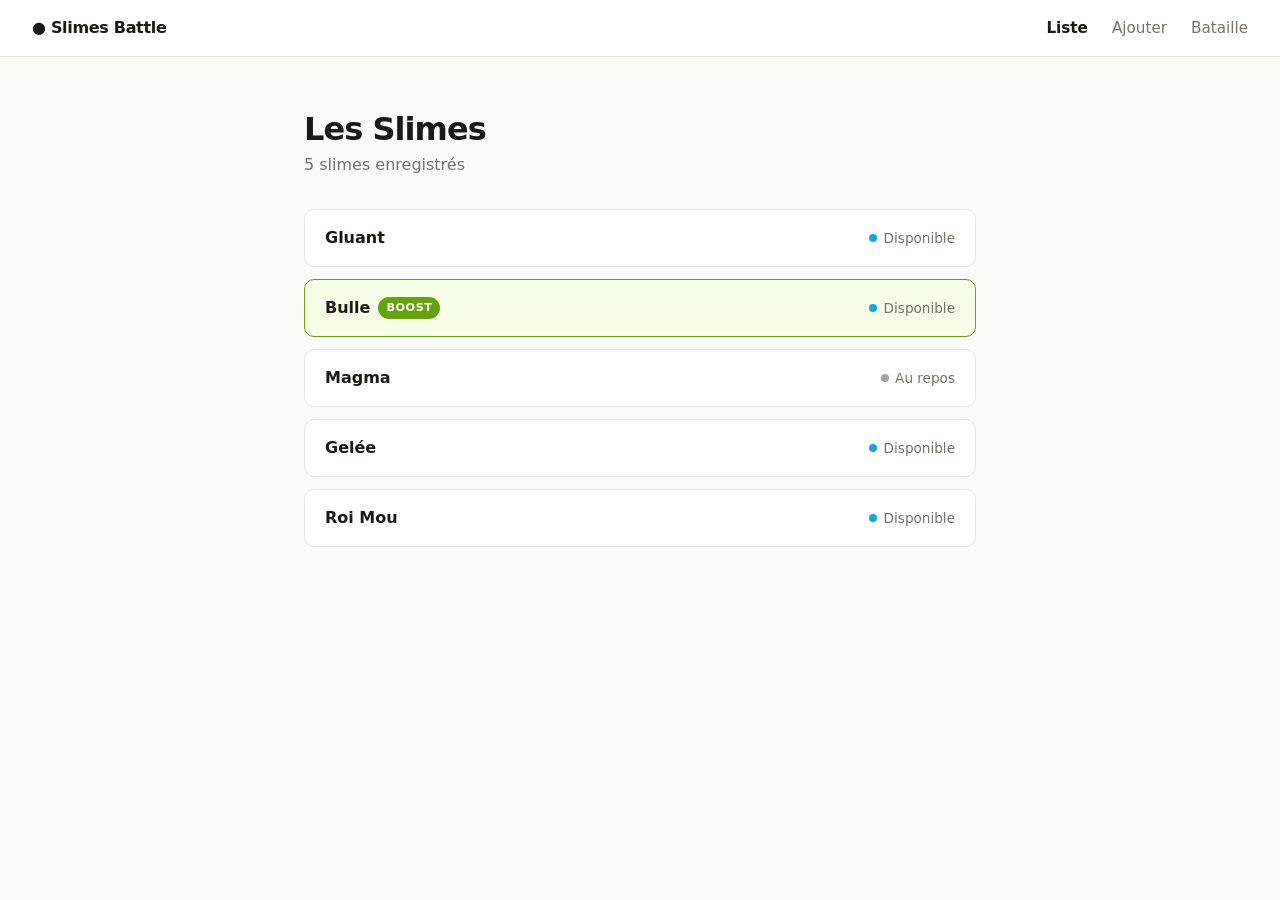
==== index.html @ d8842b35 "début de la création de la page liste slimes et début de data" ====
<!DOCTYPE html>
<html lang="fr">
<head>
  <meta charset="UTF-8">
  <meta name="viewport" content="width=device-width, initial-scale=1.0">
  <title>Slimes Battle</title>
  <link rel="stylesheet" href="style.css">
</head>
<body>

  <!-- Barre de navigation (reste en haut grâce à position: sticky) -->
  <nav class="navbar">
    <a href="index.html" class="logo">● Slimes Battle</a>
    <ul class="nav-links">
      <li><a href="index.html" class="active">Liste</a></li>
      <li><a href="ajout.html">Ajouter</a></li>
      <li><a href="bataille.html">Bataille</a></li>
    </ul>
  </nav>

  <main class="container">
    <header class="page-header">
      <h1>Les Slimes</h1>
      <p class="subtitle"><span id="compteur">0</span> slimes enregistrés</p>
    </header>

    <!-- La liste est générée en JS -->
    <ul id="liste-slime" class="slime-list"></ul>
  </main>

  <script src="data.js"></script>
  <script src="app.js"></script>
</body>
</html>
---- style.css ----
/* ===== Variables ===== */
:root {
  --bg: #fafaf9;
  --surface: #ffffff;
  --text: #1c1917;
  --muted: #78716c;
  --border: #e7e5e4;
  --accent: #65a30d;       /* vert slime */
  --accent-soft: #f7fee7;
  --repos: #a8a29e;
  --dispo: #0ea5e9;
  --radius: 10px;
}

* {
  margin: 0;
  padding: 0;
  box-sizing: border-box;
}

body {
  font-family: system-ui, -apple-system, "Segoe UI", Roboto, sans-serif;
  background: var(--bg);
  color: var(--text);
  line-height: 1.5;
}

a {
  color: inherit;
  text-decoration: none;
}

/* ===== Barre de navigation ===== */
.navbar {
  position: sticky;
  top: 0;
  z-index: 10;
  display: flex;
  justify-content: space-between;
  align-items: center;
  padding: 1rem 2rem;
  background: rgba(255, 255, 255, 0.9);
  backdrop-filter: blur(8px);
  border-bottom: 1px solid var(--border);
}

.logo {
  font-weight: 700;
  letter-spacing: -0.02em;
}

.nav-links {
  display: flex;
  gap: 1.5rem;
  list-style: none;
}

.nav-links a {
  color: var(--muted);
  font-size: 0.95rem;
  transition: color 0.2s;
}

.nav-links a:hover,
.nav-links a.active {
  color: var(--text);
}

.nav-links a.active {
  font-weight: 600;
}

/* ===== Contenu ===== */
.container {
  max-width: 720px;
  margin: 0 auto;
  padding: 3rem 1.5rem;
}

.page-header {
  margin-bottom: 2rem;
}

.page-header h1 {
  font-size: 2rem;
  letter-spacing: -0.03em;
}

.subtitle {
  color: var(--muted);
}

/* ===== Liste des Slime ===== */
.slime-list {
  list-style: none;
  display: flex;
  flex-direction: column;
  gap: 0.75rem;
}

.slime-card {
  display: flex;
  justify-content: space-between;
  align-items: center;
  padding: 1rem 1.25rem;
  background: var(--surface);
  border: 1px solid var(--border);
  border-radius: var(--radius);
  transition: transform 0.15s, border-color 0.15s;
}

.slime-card:hover {
  transform: translateX(4px);
  border-color: var(--text);
}

.slime-nom {
  font-weight: 600;
  display: flex;
  align-items: center;
  gap: 0.5rem;
}

/* Statut enRepos */
.statut {
  font-size: 0.85rem;
  display: flex;
  align-items: center;
  gap: 0.4rem;
  color: var(--muted);
}

.statut::before {
  content: "";
  width: 8px;
  height: 8px;
  border-radius: 50%;
  background: var(--dispo);
}

.statut.repos::before {
  background: var(--repos);
}

/* Style particulier pour les Slime boostés */
.slime-card.boost {
  border-color: var(--accent);
  background: var(--accent-soft);
}

.badge-boost {
  font-size: 0.7rem;
  font-weight: 700;
  text-transform: uppercase;
  letter-spacing: 0.05em;
  color: #fff;
  background: var(--accent);
  padding: 0.15rem 0.5rem;
  border-radius: 999px;
}

/* ===== Responsive ===== */
@media (max-width: 500px) {
  .navbar {
    flex-direction: column;
    gap: 0.5rem;
    padding: 0.75rem 1rem;
  }
}
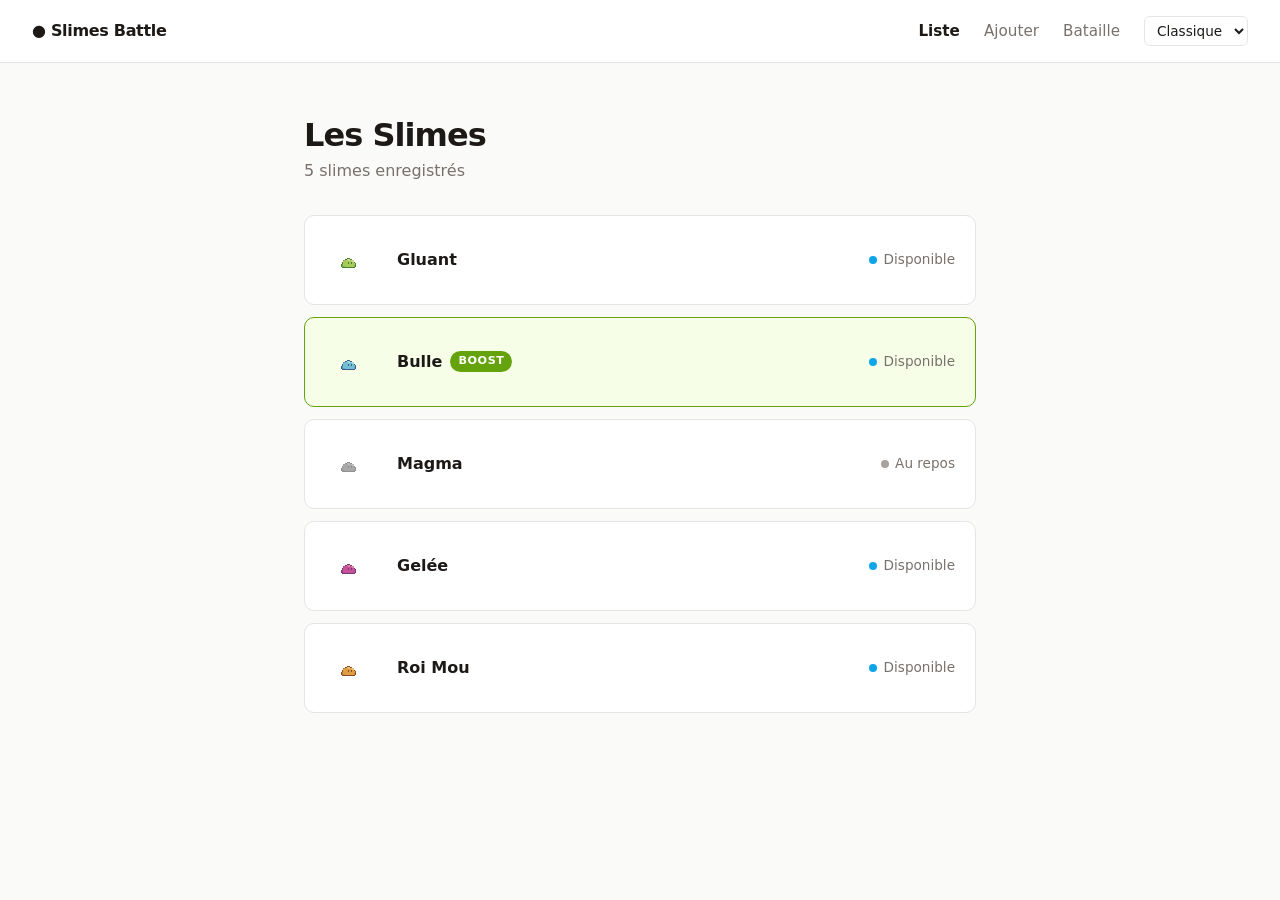
==== commit 90655cde: "ajout des pages détails et introuvable + ajout de thème pour mon confort" ====
--- a/index.html
+++ b/index.html
@@ -5,6 +5,7 @@
   <meta name="viewport" content="width=device-width, initial-scale=1.0">
   <title>Slimes Battle</title>
   <link rel="stylesheet" href="style.css">
+  <script src="theme.js"></script>
 </head>
 <body>
 
--- a/style.css
+++ b/style.css
@@ -10,6 +10,26 @@
   --repos: #a8a29e;
   --dispo: #0ea5e9;
   --radius: 10px;
+  --nav-bg: rgba(255, 255, 255, 0.9);
+  --btn-bg: #1c1917;
+  --btn-text: #ffffff;
+}
+
+/* ===== Thème sombre ===== */
+[data-theme="sombre"] {
+  --bg: #121212;
+  --surface: #1e1e1e;
+  --text: #f5f5f4;
+  --muted: #a8a29e;
+  --border: #2e2e2e;
+  --accent: #84cc16;
+  --accent-soft: #1a2410;
+  --repos: #57534e;
+  --dispo: #38bdf8;
+  --nav-bg: rgba(18, 18, 18, 0.85);
+  --btn-bg: #f5f5f4;
+  --btn-text: #121212;
+  color-scheme: dark;
 }
 
 * {
@@ -23,6 +43,7 @@
   background: var(--bg);
   color: var(--text);
   line-height: 1.5;
+  transition: background 0.2s, color 0.2s;
 }
 
 a {
@@ -39,7 +60,7 @@
   justify-content: space-between;
   align-items: center;
   padding: 1rem 2rem;
-  background: rgba(255, 255, 255, 0.9);
+  background: var(--nav-bg);
   backdrop-filter: blur(8px);
   border-bottom: 1px solid var(--border);
 }
@@ -68,6 +89,26 @@
 
 .nav-links a.active {
   font-weight: 600;
+}
+
+.navbar {
+  gap: 1.5rem;
+}
+
+.nav-links {
+  margin-left: auto;
+}
+
+/* Sélecteur de thème */
+.theme-select {
+  font: inherit;
+  font-size: 0.85rem;
+  padding: 0.3rem 0.5rem;
+  color: var(--text);
+  background: var(--surface);
+  border: 1px solid var(--border);
+  border-radius: 6px;
+  cursor: pointer;
 }
 
 /* ===== Contenu ===== */
@@ -112,6 +153,25 @@
 .slime-card:hover {
   transform: translateX(4px);
   border-color: var(--text);
+}
+
+.slime-infos {
+  display: flex;
+  align-items: center;
+  gap: 1rem;
+}
+
+.slime-gif {
+  width: 56px;
+  height: 56px;
+  object-fit: contain;
+  image-rendering: pixelated; /* garde le pixel art net */
+}
+
+/* Un slime au repos apparaît grisé */
+.slime-card:has(.statut.repos) .slime-gif {
+  filter: grayscale(1);
+  opacity: 0.6;
 }
 
 .slime-nom {
@@ -153,17 +213,135 @@
   font-weight: 700;
   text-transform: uppercase;
   letter-spacing: 0.05em;
-  color: #fff;
+  color: var(--btn-text);
   background: var(--accent);
   padding: 0.15rem 0.5rem;
   border-radius: 999px;
 }
 
+/* ===== Boutons ===== */
+.btn {
+  display: inline-block;
+  padding: 0.6rem 1.2rem;
+  font: inherit;
+  font-weight: 600;
+  color: var(--btn-text);
+  background: var(--btn-bg);
+  border: none;
+  border-radius: var(--radius);
+  cursor: pointer;
+  transition: opacity 0.2s;
+}
+
+.btn:hover:not(:disabled) {
+  opacity: 0.85;
+}
+
+.btn:disabled {
+  background: var(--border);
+  color: var(--muted);
+  cursor: not-allowed;
+}
+
+/* ===== Page détail ===== */
+.retour {
+  display: inline-block;
+  margin-bottom: 1.5rem;
+  color: var(--muted);
+  font-size: 0.9rem;
+}
+
+.retour:hover {
+  color: var(--text);
+}
+
+.fiche {
+  display: flex;
+  gap: 2rem;
+  padding: 2rem;
+  background: var(--surface);
+  border: 1px solid var(--border);
+  border-radius: var(--radius);
+}
+
+.fiche.boost {
+  border-color: var(--accent);
+  background: var(--accent-soft);
+}
+
+.fiche-visuel {
+  flex-shrink: 0;
+}
+
+.fiche-gif {
+  width: 160px;
+  height: 160px;
+  object-fit: contain;
+  image-rendering: pixelated;
+}
+
+.fiche-contenu {
+  flex: 1;
+}
+
+.fiche-contenu h1 {
+  font-size: 2rem;
+  letter-spacing: -0.03em;
+}
+
+.stats {
+  display: grid;
+  grid-template-columns: repeat(auto-fill, minmax(110px, 1fr));
+  gap: 1rem;
+  margin: 1.5rem 0;
+}
+
+.stats dt {
+  font-size: 0.75rem;
+  text-transform: uppercase;
+  letter-spacing: 0.05em;
+  color: var(--muted);
+}
+
+.stats dd {
+  font-size: 1.2rem;
+  font-weight: 600;
+  text-transform: capitalize;
+}
+
+.boost-message {
+  margin-top: 0.75rem;
+  font-size: 0.9rem;
+  color: var(--muted);
+  min-height: 1.5em;
+}
+
+/* ===== Page introuvable ===== */
+.introuvable {
+  text-align: center;
+  display: flex;
+  flex-direction: column;
+  align-items: center;
+  gap: 1rem;
+  padding-top: 5rem;
+}
+
 /* ===== Responsive ===== */
 @media (max-width: 500px) {
   .navbar {
-    flex-direction: column;
-    gap: 0.5rem;
+    flex-wrap: wrap;
+    justify-content: center;
+    gap: 0.5rem 1rem;
     padding: 0.75rem 1rem;
   }
-}
+
+  .nav-links {
+    margin-left: 0;
+  }
+
+  .fiche {
+    flex-direction: column;
+    align-items: center;
+    text-align: center;
+  }
+}
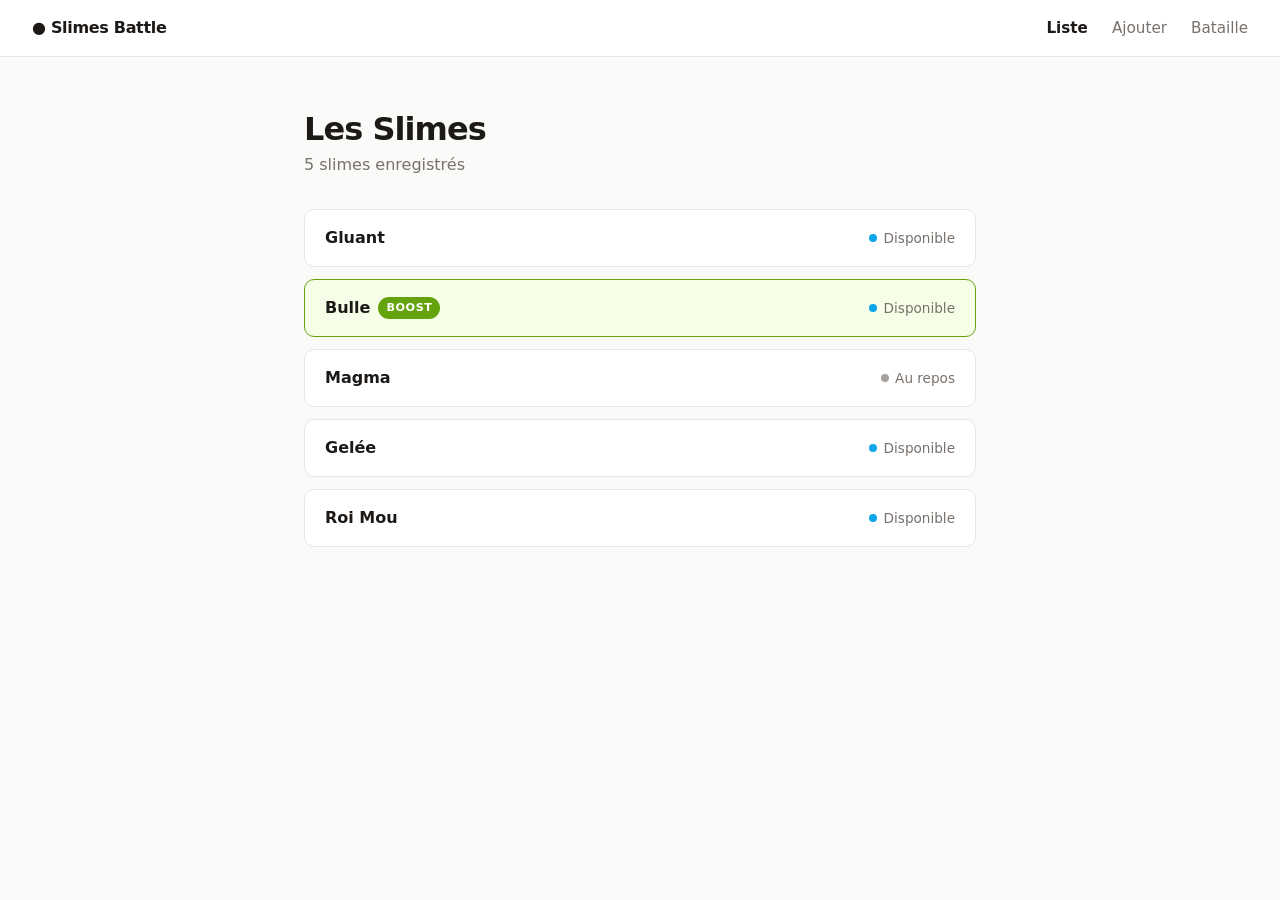
==== commit 18bce019: "Revert "ajout des pages détails et introuvable + ajout de thème pour mon confort" This reverts commi" ====
--- a/index.html
+++ b/index.html
@@ -5,7 +5,6 @@
   <meta name="viewport" content="width=device-width, initial-scale=1.0">
   <title>Slimes Battle</title>
   <link rel="stylesheet" href="style.css">
-  <script src="theme.js"></script>
 </head>
 <body>
 
--- a/style.css
+++ b/style.css
@@ -10,26 +10,6 @@
   --repos: #a8a29e;
   --dispo: #0ea5e9;
   --radius: 10px;
-  --nav-bg: rgba(255, 255, 255, 0.9);
-  --btn-bg: #1c1917;
-  --btn-text: #ffffff;
-}
-
-/* ===== Thème sombre ===== */
-[data-theme="sombre"] {
-  --bg: #121212;
-  --surface: #1e1e1e;
-  --text: #f5f5f4;
-  --muted: #a8a29e;
-  --border: #2e2e2e;
-  --accent: #84cc16;
-  --accent-soft: #1a2410;
-  --repos: #57534e;
-  --dispo: #38bdf8;
-  --nav-bg: rgba(18, 18, 18, 0.85);
-  --btn-bg: #f5f5f4;
-  --btn-text: #121212;
-  color-scheme: dark;
 }
 
 * {
@@ -43,7 +23,6 @@
   background: var(--bg);
   color: var(--text);
   line-height: 1.5;
-  transition: background 0.2s, color 0.2s;
 }
 
 a {
@@ -60,7 +39,7 @@
   justify-content: space-between;
   align-items: center;
   padding: 1rem 2rem;
-  background: var(--nav-bg);
+  background: rgba(255, 255, 255, 0.9);
   backdrop-filter: blur(8px);
   border-bottom: 1px solid var(--border);
 }
@@ -89,26 +68,6 @@
 
 .nav-links a.active {
   font-weight: 600;
-}
-
-.navbar {
-  gap: 1.5rem;
-}
-
-.nav-links {
-  margin-left: auto;
-}
-
-/* Sélecteur de thème */
-.theme-select {
-  font: inherit;
-  font-size: 0.85rem;
-  padding: 0.3rem 0.5rem;
-  color: var(--text);
-  background: var(--surface);
-  border: 1px solid var(--border);
-  border-radius: 6px;
-  cursor: pointer;
 }
 
 /* ===== Contenu ===== */
@@ -155,25 +114,6 @@
   border-color: var(--text);
 }
 
-.slime-infos {
-  display: flex;
-  align-items: center;
-  gap: 1rem;
-}
-
-.slime-gif {
-  width: 56px;
-  height: 56px;
-  object-fit: contain;
-  image-rendering: pixelated; /* garde le pixel art net */
-}
-
-/* Un slime au repos apparaît grisé */
-.slime-card:has(.statut.repos) .slime-gif {
-  filter: grayscale(1);
-  opacity: 0.6;
-}
-
 .slime-nom {
   font-weight: 600;
   display: flex;
@@ -213,135 +153,17 @@
   font-weight: 700;
   text-transform: uppercase;
   letter-spacing: 0.05em;
-  color: var(--btn-text);
+  color: #fff;
   background: var(--accent);
   padding: 0.15rem 0.5rem;
   border-radius: 999px;
 }
 
-/* ===== Boutons ===== */
-.btn {
-  display: inline-block;
-  padding: 0.6rem 1.2rem;
-  font: inherit;
-  font-weight: 600;
-  color: var(--btn-text);
-  background: var(--btn-bg);
-  border: none;
-  border-radius: var(--radius);
-  cursor: pointer;
-  transition: opacity 0.2s;
-}
-
-.btn:hover:not(:disabled) {
-  opacity: 0.85;
-}
-
-.btn:disabled {
-  background: var(--border);
-  color: var(--muted);
-  cursor: not-allowed;
-}
-
-/* ===== Page détail ===== */
-.retour {
-  display: inline-block;
-  margin-bottom: 1.5rem;
-  color: var(--muted);
-  font-size: 0.9rem;
-}
-
-.retour:hover {
-  color: var(--text);
-}
-
-.fiche {
-  display: flex;
-  gap: 2rem;
-  padding: 2rem;
-  background: var(--surface);
-  border: 1px solid var(--border);
-  border-radius: var(--radius);
-}
-
-.fiche.boost {
-  border-color: var(--accent);
-  background: var(--accent-soft);
-}
-
-.fiche-visuel {
-  flex-shrink: 0;
-}
-
-.fiche-gif {
-  width: 160px;
-  height: 160px;
-  object-fit: contain;
-  image-rendering: pixelated;
-}
-
-.fiche-contenu {
-  flex: 1;
-}
-
-.fiche-contenu h1 {
-  font-size: 2rem;
-  letter-spacing: -0.03em;
-}
-
-.stats {
-  display: grid;
-  grid-template-columns: repeat(auto-fill, minmax(110px, 1fr));
-  gap: 1rem;
-  margin: 1.5rem 0;
-}
-
-.stats dt {
-  font-size: 0.75rem;
-  text-transform: uppercase;
-  letter-spacing: 0.05em;
-  color: var(--muted);
-}
-
-.stats dd {
-  font-size: 1.2rem;
-  font-weight: 600;
-  text-transform: capitalize;
-}
-
-.boost-message {
-  margin-top: 0.75rem;
-  font-size: 0.9rem;
-  color: var(--muted);
-  min-height: 1.5em;
-}
-
-/* ===== Page introuvable ===== */
-.introuvable {
-  text-align: center;
-  display: flex;
-  flex-direction: column;
-  align-items: center;
-  gap: 1rem;
-  padding-top: 5rem;
-}
-
 /* ===== Responsive ===== */
 @media (max-width: 500px) {
   .navbar {
-    flex-wrap: wrap;
-    justify-content: center;
-    gap: 0.5rem 1rem;
+    flex-direction: column;
+    gap: 0.5rem;
     padding: 0.75rem 1rem;
   }
-
-  .nav-links {
-    margin-left: 0;
-  }
-
-  .fiche {
-    flex-direction: column;
-    align-items: center;
-    text-align: center;
-  }
 }
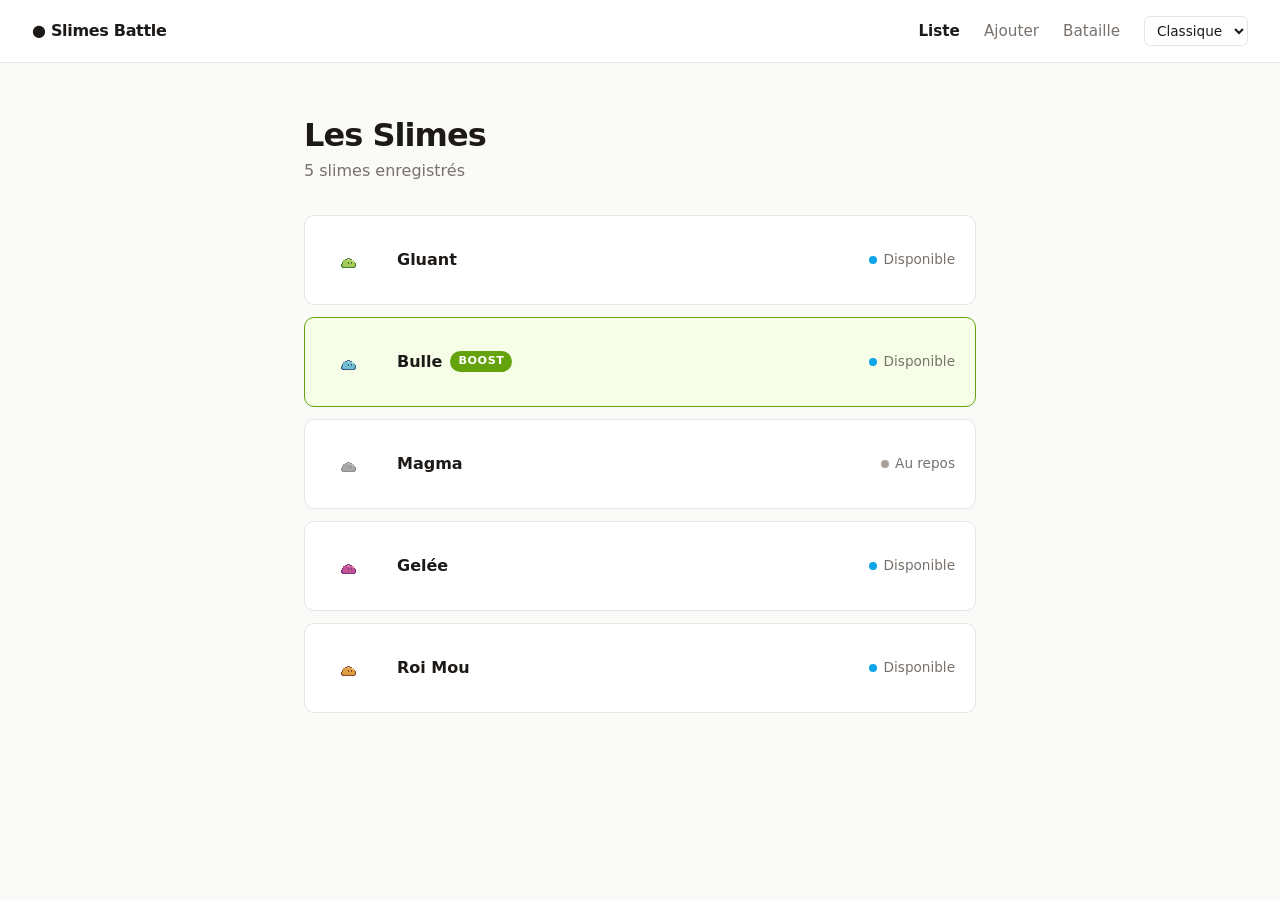
==== commit e6d25392: "reglement d'une petite erreur de manip avec git" ====
--- a/index.html
+++ b/index.html
@@ -5,6 +5,7 @@
   <meta name="viewport" content="width=device-width, initial-scale=1.0">
   <title>Slimes Battle</title>
   <link rel="stylesheet" href="style.css">
+  <script src="theme.js"></script>
 </head>
 <body>
 
--- a/style.css
+++ b/style.css
@@ -10,6 +10,26 @@
   --repos: #a8a29e;
   --dispo: #0ea5e9;
   --radius: 10px;
+  --nav-bg: rgba(255, 255, 255, 0.9);
+  --btn-bg: #1c1917;
+  --btn-text: #ffffff;
+} 
+
+/* ===== Thème sombre ===== */
+[data-theme="sombre"] {
+  --bg: #121212;
+  --surface: #1e1e1e;
+  --text: #f5f5f4;
+  --muted: #a8a29e;
+  --border: #2e2e2e;
+  --accent: #84cc16;
+  --accent-soft: #1a2410;
+  --repos: #57534e;
+  --dispo: #38bdf8;
+  --nav-bg: rgba(18, 18, 18, 0.85);
+  --btn-bg: #f5f5f4;
+  --btn-text: #121212;
+  color-scheme: dark;
 }
 
 * {
@@ -23,6 +43,7 @@
   background: var(--bg);
   color: var(--text);
   line-height: 1.5;
+  transition: background 0.2s, color 0.2s;
 }
 
 a {
@@ -39,7 +60,7 @@
   justify-content: space-between;
   align-items: center;
   padding: 1rem 2rem;
-  background: rgba(255, 255, 255, 0.9);
+  background: var(--nav-bg);
   backdrop-filter: blur(8px);
   border-bottom: 1px solid var(--border);
 }
@@ -68,6 +89,26 @@
 
 .nav-links a.active {
   font-weight: 600;
+}
+
+.navbar {
+  gap: 1.5rem;
+}
+
+.nav-links {
+  margin-left: auto;
+}
+
+/* Sélecteur de thème */
+.theme-select {
+  font: inherit;
+  font-size: 0.85rem;
+  padding: 0.3rem 0.5rem;
+  color: var(--text);
+  background: var(--surface);
+  border: 1px solid var(--border);
+  border-radius: 6px;
+  cursor: pointer;
 }
 
 /* ===== Contenu ===== */
@@ -112,6 +153,25 @@
 .slime-card:hover {
   transform: translateX(4px);
   border-color: var(--text);
+}
+
+.slime-infos {
+  display: flex;
+  align-items: center;
+  gap: 1rem;
+}
+
+.slime-gif {
+  width: 56px;
+  height: 56px;
+  object-fit: contain;
+  image-rendering: pixelated; /* garde le pixel art net */
+}
+
+/* Un slime au repos apparaît grisé */
+.slime-card:has(.statut.repos) .slime-gif {
+  filter: grayscale(1);
+  opacity: 0.6;
 }
 
 .slime-nom {
@@ -153,17 +213,135 @@
   font-weight: 700;
   text-transform: uppercase;
   letter-spacing: 0.05em;
-  color: #fff;
+  color: var(--btn-text);
   background: var(--accent);
   padding: 0.15rem 0.5rem;
   border-radius: 999px;
 }
 
+/* ===== Boutons ===== */
+.btn {
+  display: inline-block;
+  padding: 0.6rem 1.2rem;
+  font: inherit;
+  font-weight: 600;
+  color: var(--btn-text);
+  background: var(--btn-bg);
+  border: none;
+  border-radius: var(--radius);
+  cursor: pointer;
+  transition: opacity 0.2s;
+}
+
+.btn:hover:not(:disabled) {
+  opacity: 0.85;
+}
+
+.btn:disabled {
+  background: var(--border);
+  color: var(--muted);
+  cursor: not-allowed;
+}
+
+/* ===== Page détail ===== */
+.retour {
+  display: inline-block;
+  margin-bottom: 1.5rem;
+  color: var(--muted);
+  font-size: 0.9rem;
+}
+
+.retour:hover {
+  color: var(--text);
+}
+
+.fiche {
+  display: flex;
+  gap: 2rem;
+  padding: 2rem;
+  background: var(--surface);
+  border: 1px solid var(--border);
+  border-radius: var(--radius);
+}
+
+.fiche.boost {
+  border-color: var(--accent);
+  background: var(--accent-soft);
+}
+
+.fiche-visuel {
+  flex-shrink: 0;
+}
+
+.fiche-gif {
+  width: 160px;
+  height: 160px;
+  object-fit: contain;
+  image-rendering: pixelated;
+}
+
+.fiche-contenu {
+  flex: 1;
+}
+
+.fiche-contenu h1 {
+  font-size: 2rem;
+  letter-spacing: -0.03em;
+}
+
+.stats {
+  display: grid;
+  grid-template-columns: repeat(auto-fill, minmax(110px, 1fr));
+  gap: 1rem;
+  margin: 1.5rem 0;
+}
+
+.stats dt {
+  font-size: 0.75rem;
+  text-transform: uppercase;
+  letter-spacing: 0.05em;
+  color: var(--muted);
+}
+
+.stats dd {
+  font-size: 1.2rem;
+  font-weight: 600;
+  text-transform: capitalize;
+}
+
+.boost-message {
+  margin-top: 0.75rem;
+  font-size: 0.9rem;
+  color: var(--muted);
+  min-height: 1.5em;
+}
+
+/* ===== Page introuvable ===== */
+.introuvable {
+  text-align: center;
+  display: flex;
+  flex-direction: column;
+  align-items: center;
+  gap: 1rem;
+  padding-top: 5rem;
+}
+
 /* ===== Responsive ===== */
 @media (max-width: 500px) {
   .navbar {
-    flex-direction: column;
-    gap: 0.5rem;
+    flex-wrap: wrap;
+    justify-content: center;
+    gap: 0.5rem 1rem;
     padding: 0.75rem 1rem;
   }
-}
+
+  .nav-links {
+    margin-left: 0;
+  }
+
+  .fiche {
+    flex-direction: column;
+    align-items: center;
+    text-align: center;
+  }
+}
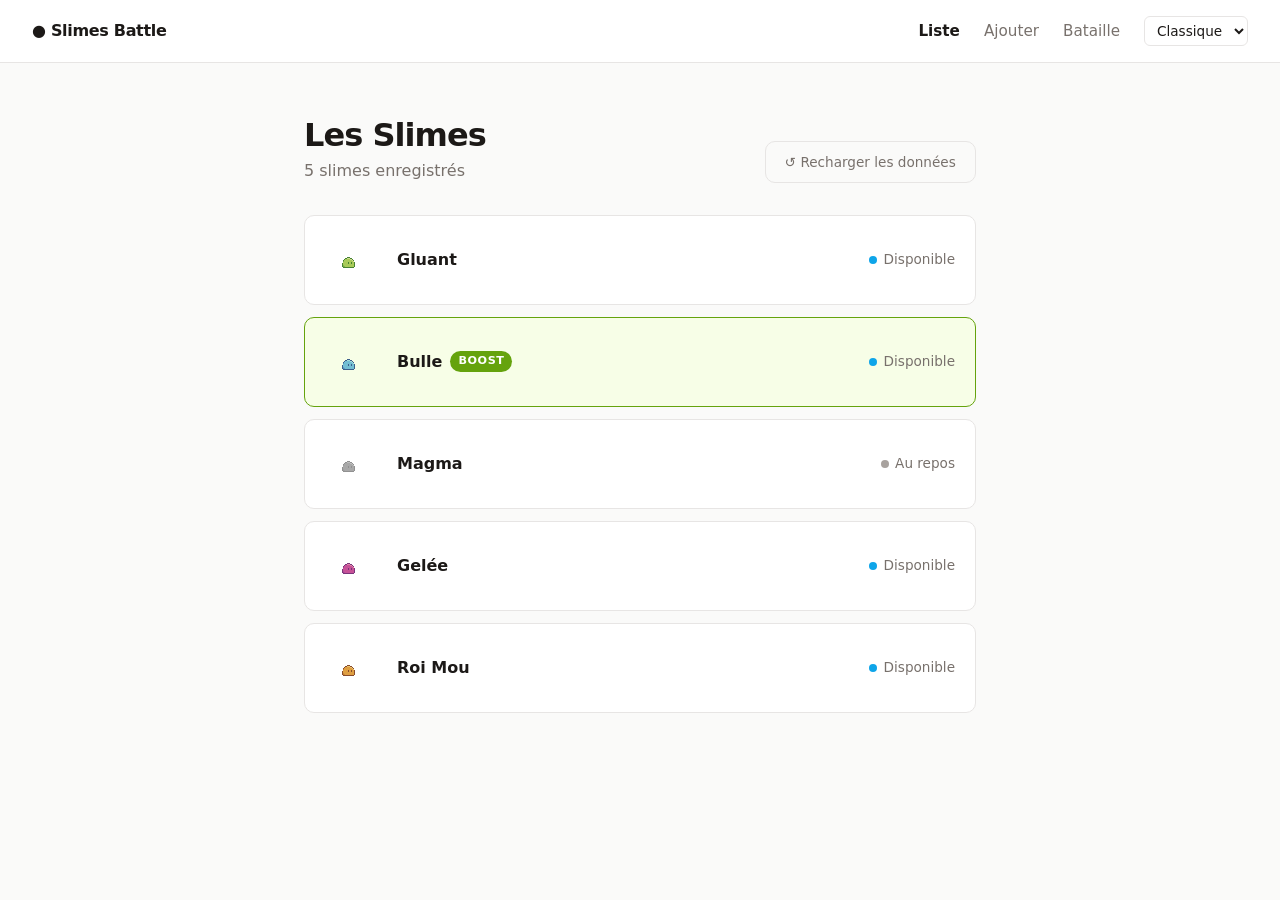
==== commit 53b78ca4: "Ajout du form pour la création d'un nouveau slime et ajout d'un bouton pour remmettre les données à " ====
--- a/index.html
+++ b/index.html
@@ -21,8 +21,12 @@
 
   <main class="container">
     <header class="page-header">
-      <h1>Les Slimes</h1>
-      <p class="subtitle"><span id="compteur">0</span> slimes enregistrés</p>
+      <div>
+        <h1>Les Slimes</h1>
+        <p class="subtitle"><span id="compteur">0</span> slimes enregistrés</p>
+      </div>
+      <!-- Bouton de test : remet les données de départ -->
+      <button id="btn-reset" class="btn btn-secondaire">↺ Recharger les données</button>
     </header>
 
     <!-- La liste est générée en JS -->
--- a/style.css
+++ b/style.css
@@ -13,7 +13,7 @@
   --nav-bg: rgba(255, 255, 255, 0.9);
   --btn-bg: #1c1917;
   --btn-text: #ffffff;
-} 
+}
 
 /* ===== Thème sombre ===== */
 [data-theme="sombre"] {
@@ -120,6 +120,11 @@
 
 .page-header {
   margin-bottom: 2rem;
+  display: flex;
+  justify-content: space-between;
+  align-items: flex-end;
+  gap: 1rem;
+  flex-wrap: wrap;
 }
 
 .page-header h1 {
@@ -237,6 +242,20 @@
   opacity: 0.85;
 }
 
+.btn-secondaire {
+  color: var(--muted);
+  background: transparent;
+  border: 1px solid var(--border);
+  font-weight: 500;
+  font-size: 0.85rem;
+}
+
+.btn-secondaire:hover:not(:disabled) {
+  opacity: 1;
+  color: var(--text);
+  border-color: var(--text);
+}
+
 .btn:disabled {
   background: var(--border);
   color: var(--muted);
@@ -314,6 +333,80 @@
   font-size: 0.9rem;
   color: var(--muted);
   min-height: 1.5em;
+}
+
+/* ===== Formulaire d'ajout ===== */
+.formulaire {
+  display: flex;
+  gap: 2rem;
+  padding: 2rem;
+  background: var(--surface);
+  border: 1px solid var(--border);
+  border-radius: var(--radius);
+}
+
+.form-apercu {
+  flex-shrink: 0;
+}
+
+.form-champs {
+  flex: 1;
+  display: flex;
+  flex-direction: column;
+  gap: 1rem;
+}
+
+.champ {
+  display: flex;
+  flex-direction: column;
+  gap: 0.35rem;
+}
+
+.champs-ligne {
+  display: grid;
+  grid-template-columns: repeat(3, 1fr);
+  gap: 1rem;
+}
+
+.champ label {
+  font-size: 0.75rem;
+  text-transform: uppercase;
+  letter-spacing: 0.05em;
+  color: var(--muted);
+}
+
+.champ input,
+.champ textarea,
+.champ select {
+  font: inherit;
+  padding: 0.55rem 0.75rem;
+  color: var(--text);
+  background: var(--bg);
+  border: 1px solid var(--border);
+  border-radius: 6px;
+  resize: vertical;
+  transition: border-color 0.2s;
+}
+
+.champ input:focus,
+.champ textarea:focus,
+.champ select:focus {
+  outline: none;
+  border-color: var(--accent);
+}
+
+.erreur {
+  font-size: 0.85rem;
+  color: #dc2626;
+}
+
+.erreur:empty {
+  display: none;
+}
+
+.form-champs .btn {
+  align-self: flex-start;
+  margin-top: 0.5rem;
 }
 
 /* ===== Page introuvable ===== */
@@ -339,9 +432,23 @@
     margin-left: 0;
   }
 
-  .fiche {
+  .fiche,
+  .formulaire {
     flex-direction: column;
     align-items: center;
     text-align: center;
   }
-}
+
+  .formulaire {
+    text-align: left;
+    padding: 1.25rem;
+  }
+
+  .form-champs {
+    width: 100%;
+  }
+
+  .champs-ligne {
+    grid-template-columns: 1fr;
+  }
+}
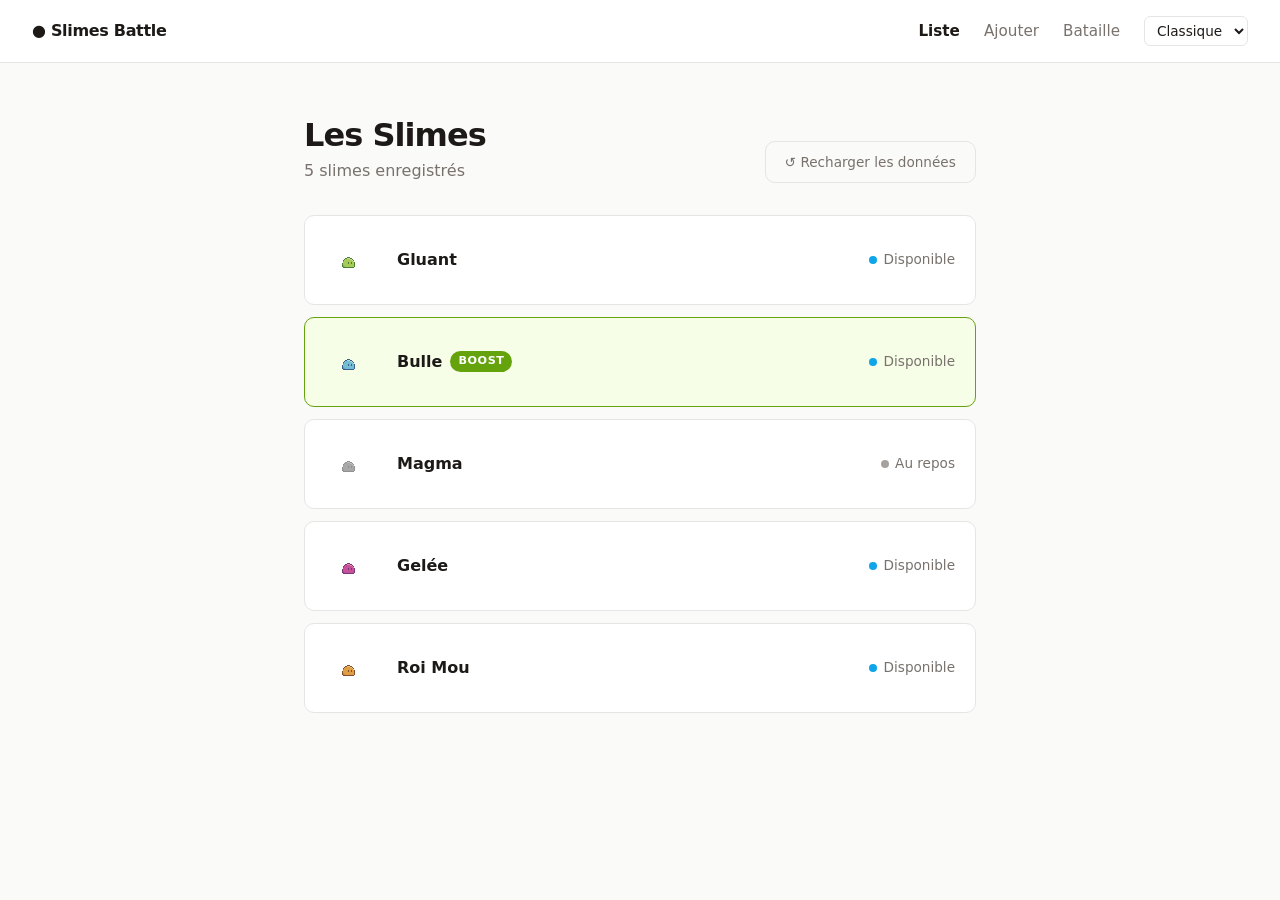
==== commit 0d12b7fd: "réarrengement des liens et des fichiers" ====
--- a/index.html
+++ b/index.html
@@ -4,8 +4,8 @@
   <meta charset="UTF-8">
   <meta name="viewport" content="width=device-width, initial-scale=1.0">
   <title>Slimes Battle</title>
-  <link rel="stylesheet" href="style.css">
-  <script src="theme.js"></script>
+  <link rel="stylesheet" href="Assets/style.css">
+  <script src="Assets/theme.js"></script>
 </head>
 <body>
 
@@ -33,7 +33,7 @@
     <ul id="liste-slime" class="slime-list"></ul>
   </main>
 
-  <script src="data.js"></script>
-  <script src="app.js"></script>
+  <script src="Assets/data.js"></script>
+  <script src="Assets/app.js"></script>
 </body>
 </html>
--- a/Assets/style.css
+++ b/Assets/style.css
@@ -0,0 +1,643 @@
+/* ===== Variables ===== */
+:root {
+  --bg: #fafaf9;
+  --surface: #ffffff;
+  --text: #1c1917;
+  --muted: #78716c;
+  --border: #e7e5e4;
+  --accent: #65a30d;       /* vert slime */
+  --accent-soft: #f7fee7;
+  --repos: #a8a29e;
+  --dispo: #0ea5e9;
+  --radius: 10px;
+  --nav-bg: rgba(255, 255, 255, 0.9);
+  --btn-bg: #1c1917;
+  --btn-text: #ffffff;
+}
+
+/* ===== Thème sombre ===== */
+[data-theme="sombre"] {
+  --bg: #121212;
+  --surface: #1e1e1e;
+  --text: #f5f5f4;
+  --muted: #a8a29e;
+  --border: #2e2e2e;
+  --accent: #84cc16;
+  --accent-soft: #1a2410;
+  --repos: #57534e;
+  --dispo: #38bdf8;
+  --nav-bg: rgba(18, 18, 18, 0.85);
+  --btn-bg: #f5f5f4;
+  --btn-text: #121212;
+  color-scheme: dark;
+}
+
+* {
+  margin: 0;
+  padding: 0;
+  box-sizing: border-box;
+}
+
+body {
+  font-family: system-ui, -apple-system, "Segoe UI", Roboto, sans-serif;
+  background: var(--bg);
+  color: var(--text);
+  line-height: 1.5;
+  transition: background 0.2s, color 0.2s;
+}
+
+a {
+  color: inherit;
+  text-decoration: none;
+}
+
+/* ===== Barre de navigation ===== */
+.navbar {
+  position: sticky;
+  top: 0;
+  z-index: 10;
+  display: flex;
+  justify-content: space-between;
+  align-items: center;
+  padding: 1rem 2rem;
+  background: var(--nav-bg);
+  backdrop-filter: blur(8px);
+  border-bottom: 1px solid var(--border);
+}
+
+.logo {
+  font-weight: 700;
+  letter-spacing: -0.02em;
+}
+
+.nav-links {
+  display: flex;
+  gap: 1.5rem;
+  list-style: none;
+}
+
+.nav-links a {
+  color: var(--muted);
+  font-size: 0.95rem;
+  transition: color 0.2s;
+}
+
+.nav-links a:hover,
+.nav-links a.active {
+  color: var(--text);
+}
+
+.nav-links a.active {
+  font-weight: 600;
+}
+
+.navbar {
+  gap: 1.5rem;
+}
+
+.nav-links {
+  margin-left: auto;
+}
+
+/* Sélecteur de thème */
+.theme-select {
+  font: inherit;
+  font-size: 0.85rem;
+  padding: 0.3rem 0.5rem;
+  color: var(--text);
+  background: var(--surface);
+  border: 1px solid var(--border);
+  border-radius: 6px;
+  cursor: pointer;
+}
+
+/* ===== Contenu ===== */
+.container {
+  max-width: 720px;
+  margin: 0 auto;
+  padding: 3rem 1.5rem;
+}
+
+.page-header {
+  margin-bottom: 2rem;
+  display: flex;
+  justify-content: space-between;
+  align-items: flex-end;
+  gap: 1rem;
+  flex-wrap: wrap;
+}
+
+.page-header h1 {
+  font-size: 2rem;
+  letter-spacing: -0.03em;
+}
+
+.subtitle {
+  color: var(--muted);
+}
+
+/* ===== Liste des Slime ===== */
+.slime-list {
+  list-style: none;
+  display: flex;
+  flex-direction: column;
+  gap: 0.75rem;
+}
+
+.slime-card {
+  display: flex;
+  justify-content: space-between;
+  align-items: center;
+  padding: 1rem 1.25rem;
+  background: var(--surface);
+  border: 1px solid var(--border);
+  border-radius: var(--radius);
+  transition: transform 0.15s, border-color 0.15s;
+}
+
+.slime-card:hover {
+  transform: translateX(4px);
+  border-color: var(--text);
+}
+
+.slime-infos {
+  display: flex;
+  align-items: center;
+  gap: 1rem;
+}
+
+.slime-gif {
+  width: 56px;
+  height: 56px;
+  object-fit: contain;
+  image-rendering: pixelated; /* garde le pixel art net */
+}
+
+/* Un slime au repos apparaît grisé */
+.slime-card:has(.statut.repos) .slime-gif {
+  filter: grayscale(1);
+  opacity: 0.6;
+}
+
+.slime-nom {
+  font-weight: 600;
+  display: flex;
+  align-items: center;
+  gap: 0.5rem;
+}
+
+/* Statut enRepos */
+.statut {
+  font-size: 0.85rem;
+  display: flex;
+  align-items: center;
+  gap: 0.4rem;
+  color: var(--muted);
+}
+
+.statut::before {
+  content: "";
+  width: 8px;
+  height: 8px;
+  border-radius: 50%;
+  background: var(--dispo);
+}
+
+.statut.repos::before {
+  background: var(--repos);
+}
+
+/* Style particulier pour les Slime boostés */
+.slime-card.boost {
+  border-color: var(--accent);
+  background: var(--accent-soft);
+}
+
+.badge-boost {
+  font-size: 0.7rem;
+  font-weight: 700;
+  text-transform: uppercase;
+  letter-spacing: 0.05em;
+  color: var(--btn-text);
+  background: var(--accent);
+  padding: 0.15rem 0.5rem;
+  border-radius: 999px;
+}
+
+/* ===== Boutons ===== */
+.btn {
+  display: inline-block;
+  padding: 0.6rem 1.2rem;
+  font: inherit;
+  font-weight: 600;
+  color: var(--btn-text);
+  background: var(--btn-bg);
+  border: none;
+  border-radius: var(--radius);
+  cursor: pointer;
+  transition: opacity 0.2s;
+}
+
+.btn:hover:not(:disabled) {
+  opacity: 0.85;
+}
+
+.btn-secondaire {
+  color: var(--muted);
+  background: transparent;
+  border: 1px solid var(--border);
+  font-weight: 500;
+  font-size: 0.85rem;
+}
+
+.btn-secondaire:hover:not(:disabled) {
+  opacity: 1;
+  color: var(--text);
+  border-color: var(--text);
+}
+
+.btn:disabled {
+  background: var(--border);
+  color: var(--muted);
+  cursor: not-allowed;
+}
+
+/* ===== Page détail ===== */
+.retour {
+  display: inline-block;
+  margin-bottom: 1.5rem;
+  color: var(--muted);
+  font-size: 0.9rem;
+}
+
+.retour:hover {
+  color: var(--text);
+}
+
+.fiche {
+  display: flex;
+  gap: 2rem;
+  padding: 2rem;
+  background: var(--surface);
+  border: 1px solid var(--border);
+  border-radius: var(--radius);
+}
+
+.fiche.boost {
+  border-color: var(--accent);
+  background: var(--accent-soft);
+}
+
+.fiche-visuel {
+  flex-shrink: 0;
+}
+
+.fiche-gif {
+  width: 160px;
+  height: 160px;
+  object-fit: contain;
+  image-rendering: pixelated;
+}
+
+.fiche-contenu {
+  flex: 1;
+}
+
+.fiche-contenu h1 {
+  font-size: 2rem;
+  letter-spacing: -0.03em;
+}
+
+.stats {
+  display: grid;
+  grid-template-columns: repeat(auto-fill, minmax(110px, 1fr));
+  gap: 1rem;
+  margin: 1.5rem 0;
+}
+
+.stats dt {
+  font-size: 0.75rem;
+  text-transform: uppercase;
+  letter-spacing: 0.05em;
+  color: var(--muted);
+}
+
+.stats dd {
+  font-size: 1.2rem;
+  font-weight: 600;
+  text-transform: capitalize;
+}
+
+.boost-message {
+  margin-top: 0.75rem;
+  font-size: 0.9rem;
+  color: var(--muted);
+  min-height: 1.5em;
+}
+
+/* ===== Formulaire d'ajout ===== */
+.formulaire {
+  display: flex;
+  gap: 2rem;
+  padding: 2rem;
+  background: var(--surface);
+  border: 1px solid var(--border);
+  border-radius: var(--radius);
+}
+
+.form-apercu {
+  flex-shrink: 0;
+}
+
+.form-champs {
+  flex: 1;
+  display: flex;
+  flex-direction: column;
+  gap: 1rem;
+}
+
+.champ {
+  display: flex;
+  flex-direction: column;
+  gap: 0.35rem;
+}
+
+.champs-ligne {
+  display: grid;
+  grid-template-columns: repeat(3, 1fr);
+  gap: 1rem;
+}
+
+.champ label {
+  font-size: 0.75rem;
+  text-transform: uppercase;
+  letter-spacing: 0.05em;
+  color: var(--muted);
+}
+
+.champ input,
+.champ textarea,
+.champ select {
+  font: inherit;
+  padding: 0.55rem 0.75rem;
+  color: var(--text);
+  background: var(--bg);
+  border: 1px solid var(--border);
+  border-radius: 6px;
+  resize: vertical;
+  transition: border-color 0.2s;
+}
+
+.champ input:focus,
+.champ textarea:focus,
+.champ select:focus {
+  outline: none;
+  border-color: var(--accent);
+}
+
+.erreur {
+  font-size: 0.85rem;
+  color: #dc2626;
+}
+
+.erreur:empty {
+  display: none;
+}
+
+.form-champs .btn {
+  align-self: flex-start;
+  margin-top: 0.5rem;
+}
+
+/* ===== Page bataille ===== */
+.container-large {
+  max-width: 900px;
+}
+
+.arene {
+  display: grid;
+  grid-template-columns: 1fr auto 1fr;
+  align-items: center;
+  gap: 1.5rem;
+  padding: 2rem;
+  background: var(--surface);
+  border: 1px solid var(--border);
+  border-radius: var(--radius);
+}
+
+.slot {
+  display: flex;
+  flex-direction: column;
+  align-items: center;
+  gap: 0.4rem;
+  min-height: 220px;
+  justify-content: center;
+}
+
+.slot-vide {
+  width: 100%;
+  height: 100%;
+  min-height: 200px;
+  display: flex;
+  align-items: center;
+  justify-content: center;
+  color: var(--muted);
+  border: 2px dashed var(--border);
+  border-radius: var(--radius);
+}
+
+.arene-gif {
+  width: 128px;
+  height: 128px;
+  object-fit: contain;
+  image-rendering: pixelated;
+}
+
+/* Le slime de droite regarde vers la gauche */
+#slot-1 .arene-gif {
+  transform: scaleX(-1);
+}
+
+.arene-nom {
+  font-weight: 600;
+  display: flex;
+  align-items: center;
+  gap: 0.5rem;
+}
+
+.barre-pv {
+  width: 100%;
+  max-width: 200px;
+  height: 8px;
+  background: var(--border);
+  border-radius: 999px;
+  overflow: hidden;
+}
+
+.barre-pv-remplie {
+  height: 100%;
+  background: var(--accent);
+  transition: width 0.3s ease;
+}
+
+.barre-pv-remplie.faible {
+  background: #dc2626;
+}
+
+.pv-texte {
+  font-size: 0.85rem;
+  color: var(--muted);
+}
+
+.arene-centre {
+  display: flex;
+  flex-direction: column;
+  align-items: center;
+  gap: 1rem;
+}
+
+.vs {
+  font-size: 1.5rem;
+  font-weight: 800;
+  color: var(--muted);
+}
+
+.message-combat {
+  margin: 1.25rem 0 0.75rem;
+  text-align: center;
+  min-height: 1.5em;
+}
+
+.journal {
+  max-height: 180px;
+  overflow-y: auto;
+  list-style: none;
+  font-size: 0.85rem;
+  color: var(--muted);
+}
+
+.journal:empty {
+  display: none;
+}
+
+.titre-section {
+  margin: 2.5rem 0 1rem;
+  font-size: 1.2rem;
+}
+
+.choix-grille {
+  display: grid;
+  grid-template-columns: repeat(auto-fill, minmax(160px, 1fr));
+  gap: 0.75rem;
+}
+
+.choix-card {
+  display: flex;
+  flex-direction: column;
+  align-items: center;
+  gap: 0.3rem;
+  padding: 1rem;
+  font: inherit;
+  color: var(--text);
+  background: var(--surface);
+  border: 2px solid var(--border);
+  border-radius: var(--radius);
+  cursor: pointer;
+  transition: border-color 0.15s, transform 0.15s;
+}
+
+.choix-card:hover:not(:disabled) {
+  border-color: var(--text);
+  transform: translateY(-2px);
+}
+
+.choix-card.boost {
+  background: var(--accent-soft);
+}
+
+.choix-card.selectionne {
+  border-color: var(--accent);
+  box-shadow: 0 0 0 3px var(--accent-soft);
+}
+
+.choix-card:disabled {
+  cursor: not-allowed;
+  opacity: 0.45;
+}
+
+.choix-card:disabled.selectionne {
+  opacity: 1;
+}
+
+.choix-gif {
+  width: 64px;
+  height: 64px;
+  object-fit: contain;
+  image-rendering: pixelated;
+}
+
+.choix-nom {
+  font-weight: 600;
+}
+
+.choix-stats {
+  font-size: 0.8rem;
+  color: var(--muted);
+}
+
+/* ===== Page introuvable ===== */
+.introuvable {
+  text-align: center;
+  display: flex;
+  flex-direction: column;
+  align-items: center;
+  gap: 1rem;
+  padding-top: 5rem;
+}
+
+/* ===== Responsive ===== */
+@media (max-width: 500px) {
+  .navbar {
+    flex-wrap: wrap;
+    justify-content: center;
+    gap: 0.5rem 1rem;
+    padding: 0.75rem 1rem;
+  }
+
+  .nav-links {
+    margin-left: 0;
+  }
+
+  .fiche,
+  .formulaire {
+    flex-direction: column;
+    align-items: center;
+    text-align: center;
+  }
+
+  .formulaire {
+    text-align: left;
+    padding: 1.25rem;
+  }
+
+  .form-champs {
+    width: 100%;
+  }
+
+  .champs-ligne {
+    grid-template-columns: 1fr;
+  }
+
+  .arene {
+    grid-template-columns: 1fr;
+    padding: 1.25rem;
+  }
+
+  .slot {
+    min-height: auto;
+  }
+
+  .slot-vide {
+    min-height: 100px;
+  }
+}
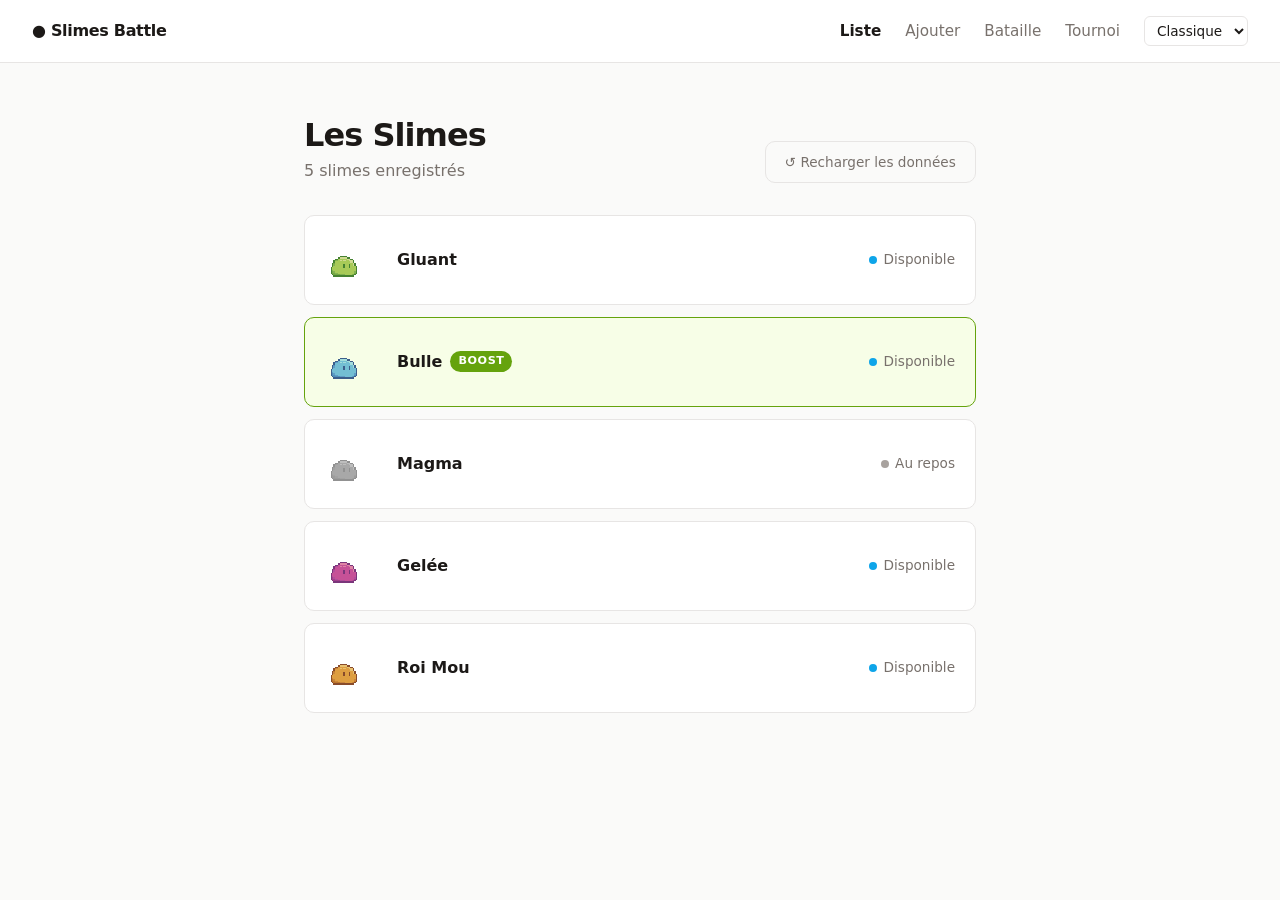
==== commit bb53b1ad: "[Bonus] Ajout d'un systeme de coup critique (10% de chance de faire x2 dégats)" ====
--- a/index.html
+++ b/index.html
@@ -16,6 +16,7 @@
       <li><a href="index.html" class="active">Liste</a></li>
       <li><a href="ajout.html">Ajouter</a></li>
       <li><a href="bataille.html">Bataille</a></li>
+      <li><a href="tournoi.html">Tournoi</a></li>
     </ul>
   </nav>
 
--- a/Assets/style.css
+++ b/Assets/style.css
@@ -32,6 +32,25 @@
   color-scheme: dark;
 }
 
+/* ===== Thème sombre ===== */
+[data-theme="Coloré"] {
+  --bg: url('Images/bg_maxence.png');
+  --surface: linear-gradient(to right, red, orange, yellow, green, blue, indigo, violet);
+  --text: #f5f5f4;
+  --muted: #a8a29e;
+  --border: #2e2e2e;
+  --accent: #84cc16;
+  --accent-soft: linear-gradient(to right, red, orange, yellow, green, blue, indigo, violet);;
+  --repos: #57534e;
+  --dispo: #38bdf8;
+  --nav-bg: linear-gradient(to right, red, orange, yellow, green, blue, indigo, violet);
+  --btn-bg: #f5f5f4;
+  --btn-text: linear-gradient(to right, red, orange, yellow, green, blue, indigo, violet);
+  color-scheme: linear-gradient(to right, red, orange, yellow, green, blue, indigo, violet);;
+}
+
+
+
 * {
   margin: 0;
   padding: 0;
@@ -41,6 +60,12 @@
 body {
   font-family: system-ui, -apple-system, "Segoe UI", Roboto, sans-serif;
   background: var(--bg);
+  
+  background-image: var(--bg);
+  background-repeat: repeat;  
+  background-size: cover;        
+  background-position: center;
+  
   color: var(--text);
   line-height: 1.5;
   transition: background 0.2s, color 0.2s;
@@ -641,3 +666,31 @@
     min-height: 100px;
   }
 }
+
+
+/* Zoom sur les GIF pour compenser le vide autour des slimes */
+:root {
+  --zoom-gif: 2; /* ajuste selon tes images */
+}
+
+.slime-gif,
+.fiche-gif,
+.arene-gif,
+.choix-gif {
+  transform: scale(var(--zoom-gif));
+}
+
+/* Le slime de droite garde son effet miroir */
+#slot-1 .arene-gif {
+  transform: scale(calc(var(--zoom-gif) * -1), var(--zoom-gif));
+}
+
+
+/* Les GIF ne bloquent plus les clics : ils passent à travers */
+.slime-gif,
+.fiche-gif,
+.arene-gif,
+.choix-gif,
+.podium-gif {
+  pointer-events: none;
+}
